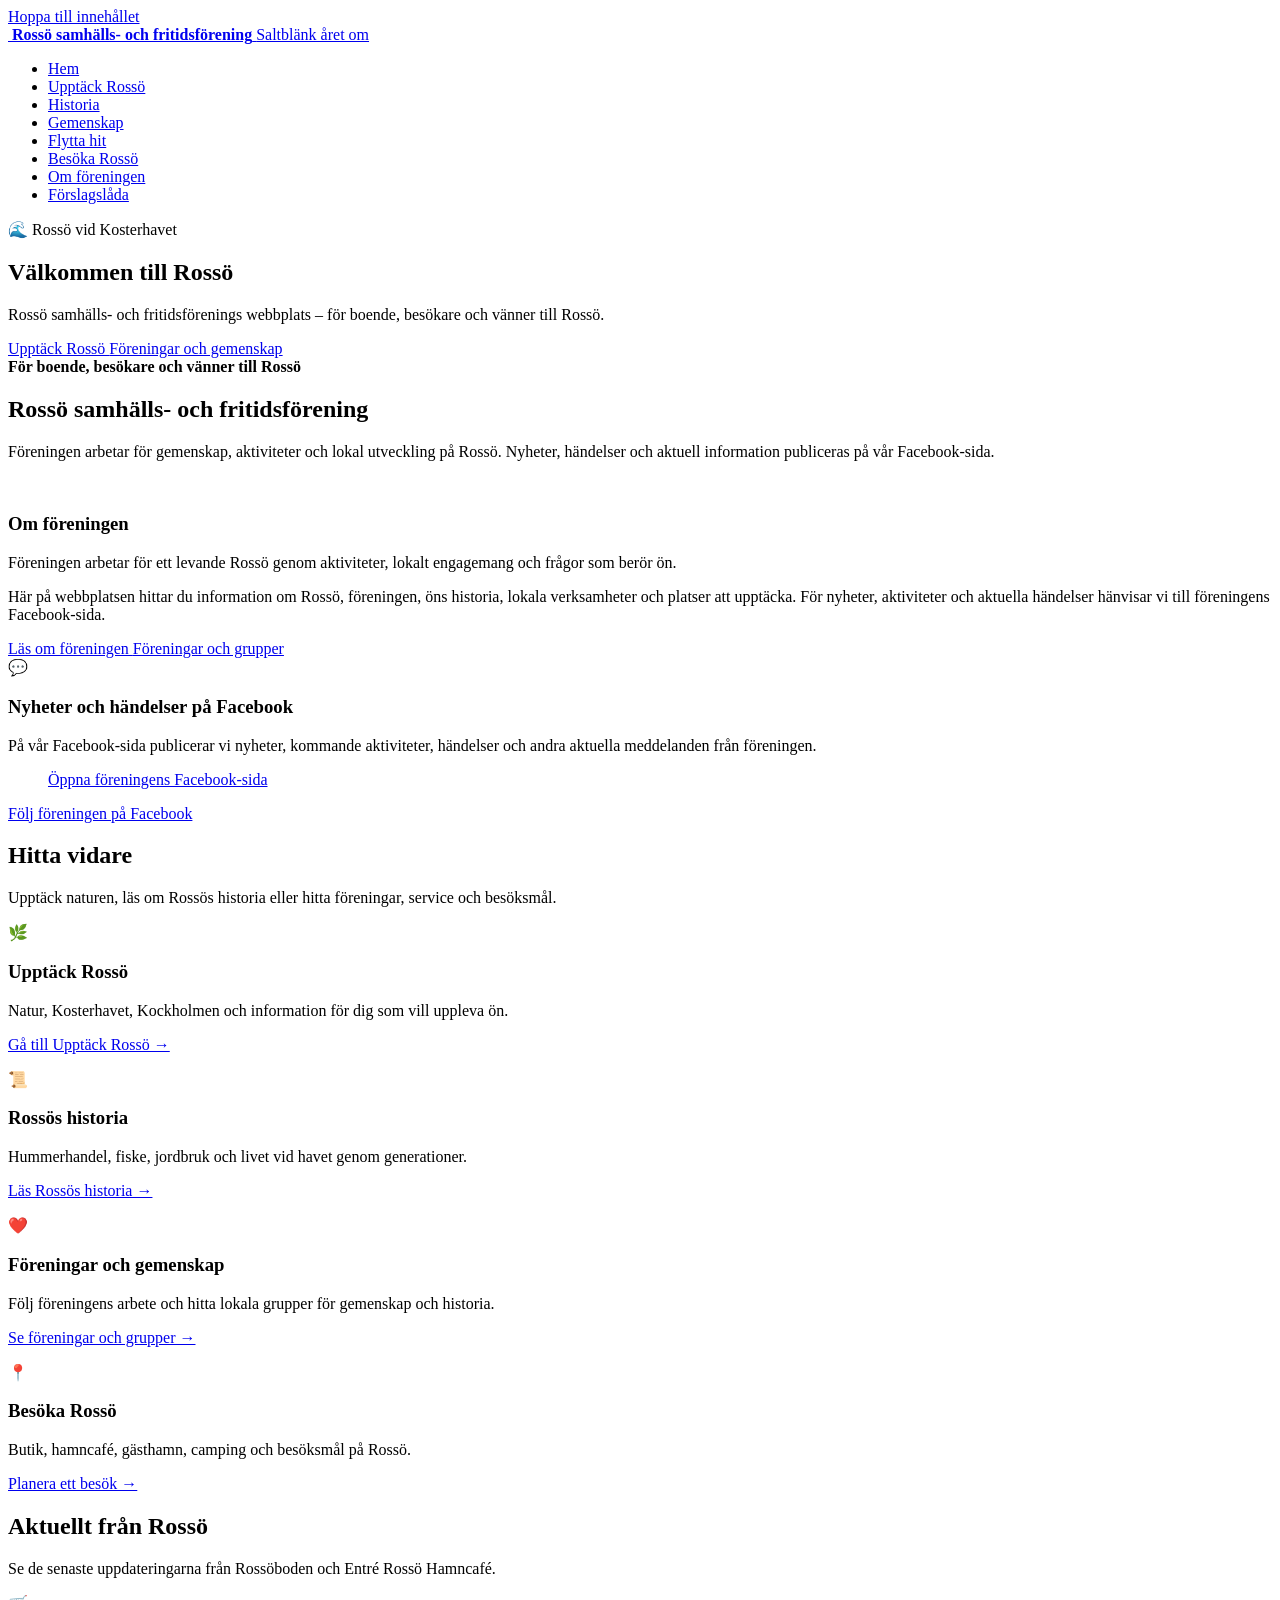
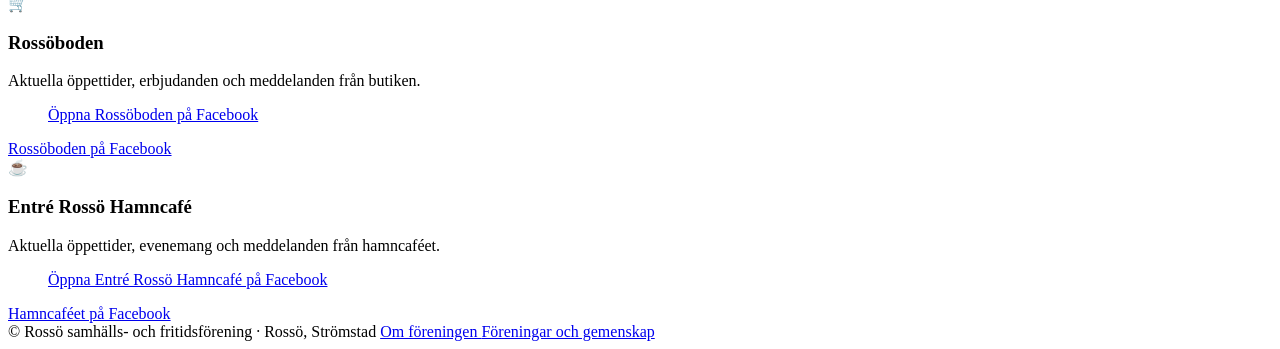
==== index.html @ 78ed14b2 "Add files via upload" ====
<!doctype html>
<html lang="sv">
<head>
  <meta charset="utf-8">
  <meta name="viewport" content="width=device-width, initial-scale=1">

  <title>Rossö samhälls- och fritidsförening</title>

  <meta name="description"
        content="Information för boende, besökare och vänner till Rossö.">

  <meta name="theme-color" content="#d53b1d">

  <link rel="canonical"
        href="https://stefannaven.github.io/RossoNu/">

  <meta property="og:title"
        content="Rossö samhälls- och fritidsförening">

  <meta property="og:description"
        content="Information för boende, besökare och vänner till Rossö.">

  <meta property="og:type" content="website">

  <meta property="og:url"
        content="https://stefannaven.github.io/RossoNu/">

  <meta property="og:image"
        content="https://stefannaven.github.io/RossoNu/images/shared/red-crab.jpg">

  <meta property="og:image:alt"
        content="Röd krabba som symbol för Rossö samhälls- och fritidsförening">

  <link rel="stylesheet" href="css/style.css">

  <link rel="icon"
        type="image/png"
        sizes="32x32"
        href="images/shared/icons/red-crab-32.png">

  <link rel="icon"
        type="image/png"
        sizes="64x64"
        href="images/shared/icons/red-crab-64.png">

  <link rel="apple-touch-icon"
        href="images/shared/icons/red-crab-apple-touch-icon.png">
</head>

<body>

<a class="skip-link" href="#main-content">
  Hoppa till innehållet
</a>

<header class="site-header">

  <div class="header-inner">

    <a class="brand"
       href="index.html"
       aria-label="Till startsidan">

      <img class="brand-mark"
           src="images/shared/red-crab.jpg"
           alt="">

      <span>
        <strong>Rossö samhälls- och fritidsförening</strong>
        <span>Saltblänk året om</span>
      </span>

    </a>

    <nav aria-label="Huvudmeny">

      <ul>
        <li>
          <a href="index.html"
             aria-current="page">
            Hem
          </a>
        </li>

        <li>
          <a href="discover.html">
            Upptäck Rossö
          </a>
        </li>

        <li>
          <a href="history.html">
            Historia
          </a>
        </li>

        <li>
          <a href="community.html">
            Gemenskap
          </a>
        </li>

        <li>
          <a href="move.html">
            Flytta hit
          </a>
        </li>

        <li>
          <a href="visit.html">
            Besöka Rossö
          </a>
        </li>

        <li>
          <a href="about.html">
            Om föreningen
          </a>
        </li>

        <li>
          <a href="suggestions.html">
            Förslagslåda
          </a>
        </li>
      </ul>

    </nav>

  </div>

</header>

<section class="hero" id="top">

  <div class="hero-text">

    <div class="eyebrow">
      🌊 Rossö vid Kosterhavet
    </div>

    <h1>
      Välkommen till <span>Rossö</span>
    </h1>

    <p>
      Rossö samhälls- och fritidsförenings webbplats – för boende,
      besökare och vänner till Rossö.
    </p>

    <div class="hero-actions">

      <a class="button primary"
         href="discover.html">
        Upptäck Rossö
      </a>

      <a class="button secondary"
         href="community.html">
        Föreningar och gemenskap
      </a>

    </div>

  </div>

  <div class="hero-image"
       role="img"
       aria-label="Bildspel med bilder från Rossö">

    <div id="hero-media-container"></div>

    <div class="hero-note">

      <strong>
        För boende, besökare och vänner till Rossö
      </strong>

    </div>

  </div>

</section>

<main id="main-content">

  <section id="association">

    <div class="section-head">

      <div>

        <h2>
          Rossö samhälls- och fritidsförening
        </h2>

        <p>
          Föreningen arbetar för gemenskap, aktiviteter och lokal utveckling
          på Rossö. Nyheter, händelser och aktuell information publiceras
          på vår Facebook-sida.
        </p>

      </div>

    </div>

    <div class="content-grid">

      <article class="card highlight">

        <div class="card-icon">

          <img src="images/shared/red-crab.jpg"
               alt="">

        </div>

        <h3>Om föreningen</h3>

        <p>
          Föreningen arbetar för ett levande Rossö genom aktiviteter,
          lokalt engagemang och frågor som berör ön.
        </p>

        <p>
          Här på webbplatsen hittar du information om Rossö, föreningen,
          öns historia, lokala verksamheter och platser att upptäcka.
          För nyheter, aktiviteter och aktuella händelser hänvisar vi till
          föreningens Facebook-sida.
        </p>

        <div class="card-actions">

          <a class="button primary"
             href="about.html">
            Läs om föreningen
          </a>

          <a class="button secondary"
             href="community.html">
            Föreningar och grupper
          </a>

        </div>

      </article>

      <article class="card">

        <div class="card-icon">
          💬
        </div>

        <h3>Nyheter och händelser på Facebook</h3>

        <p>
          På vår Facebook-sida publicerar vi nyheter, kommande aktiviteter,
          händelser och andra aktuella meddelanden från föreningen.
        </p>

        <div class="fb-page"
             data-href="https://www.facebook.com/profile.php?id=100064710427895"
             data-tabs="timeline"
             data-width="500"
             data-height="600"
             data-small-header="false"
             data-adapt-container-width="true"
             data-hide-cover="false"
             data-show-facepile="false">

          <blockquote
            cite="https://www.facebook.com/profile.php?id=100064710427895"
            class="fb-xfbml-parse-ignore">

            <a href="https://www.facebook.com/profile.php?id=100064710427895"
               target="_blank"
               rel="noopener">

              Öppna föreningens Facebook-sida

            </a>

          </blockquote>

        </div>

        <div class="card-actions">

          <a class="button facebook external-link"
             href="https://www.facebook.com/profile.php?id=100064710427895"
             target="_blank"
             rel="noopener">

            Följ föreningen på Facebook

          </a>

        </div>

      </article>

    </div>

  </section>

  <section>

    <div class="section-head">

      <div>

        <h2>Hitta vidare</h2>

        <p>
          Upptäck naturen, läs om Rossös historia eller hitta
          föreningar, service och besöksmål.
        </p>

      </div>

    </div>

    <div class="cards two">

      <article class="card">

        <div class="card-icon">
          🌿
        </div>

        <h3>Upptäck Rossö</h3>

        <p>
          Natur, Kosterhavet, Kockholmen och information för dig
          som vill uppleva ön.
        </p>

        <p>
          <a class="text-link"
             href="discover.html">

            Gå till Upptäck Rossö →

          </a>
        </p>

      </article>

      <article class="card">

        <div class="card-icon">
          📜
        </div>

        <h3>Rossös historia</h3>

        <p>
          Hummerhandel, fiske, jordbruk och livet vid havet genom
          generationer.
        </p>

        <p>
          <a class="text-link"
             href="history.html">

            Läs Rossös historia →

          </a>
        </p>

      </article>

      <article class="card">

        <div class="card-icon">
          ❤️
        </div>

        <h3>Föreningar och gemenskap</h3>

        <p>
          Följ föreningens arbete och hitta lokala grupper för
          gemenskap och historia.
        </p>

        <p>
          <a class="text-link"
             href="community.html">

            Se föreningar och grupper →

          </a>
        </p>

      </article>

      <article class="card">

        <div class="card-icon">
          📍
        </div>

        <h3>Besöka Rossö</h3>

        <p>
          Butik, hamncafé, gästhamn, camping och besöksmål på Rossö.
        </p>

        <p>
          <a class="text-link"
             href="visit.html">

            Planera ett besök →

          </a>
        </p>

      </article>

    </div>

  </section>

  <section>

    <div class="section-head">

      <div>

        <h2>Aktuellt från Rossö</h2>

        <p>
          Se de senaste uppdateringarna från Rossöboden och
          Entré Rossö Hamncafé.
        </p>

      </div>

    </div>

    <div class="cards two">

      <article class="card">

        <div class="card-icon">
          🛒
        </div>

        <h3>Rossöboden</h3>

        <p>
          Aktuella öppettider, erbjudanden och meddelanden från butiken.
        </p>

        <div class="fb-page"
             data-href="https://www.facebook.com/bodenrosso"
             data-tabs="timeline"
             data-width="340"
             data-height="500"
             data-small-header="false"
             data-adapt-container-width="true"
             data-hide-cover="false"
             data-show-facepile="false">

          <blockquote
            cite="https://www.facebook.com/bodenrosso"
            class="fb-xfbml-parse-ignore">

            <a href="https://www.facebook.com/bodenrosso"
               target="_blank"
               rel="noopener">

              Öppna Rossöboden på Facebook

            </a>

          </blockquote>

        </div>

        <div class="card-actions">

          <a class="button facebook external-link"
             href="https://www.facebook.com/bodenrosso"
             target="_blank"
             rel="noopener">

            Rossöboden på Facebook

          </a>

        </div>

      </article>

      <article class="card">

        <div class="card-icon">
          ☕
        </div>

        <h3>Entré Rossö Hamncafé</h3>

        <p>
          Aktuella öppettider, evenemang och meddelanden från hamncaféet.
        </p>

        <div class="fb-page"
             data-href="https://www.facebook.com/Kosterhavetentrerosso"
             data-tabs="timeline"
             data-width="340"
             data-height="500"
             data-small-header="false"
             data-adapt-container-width="true"
             data-hide-cover="false"
             data-show-facepile="false">

          <blockquote
            cite="https://www.facebook.com/Kosterhavetentrerosso"
            class="fb-xfbml-parse-ignore">

            <a href="https://www.facebook.com/Kosterhavetentrerosso"
               target="_blank"
               rel="noopener">

              Öppna Entré Rossö Hamncafé på Facebook

            </a>

          </blockquote>

        </div>

        <div class="card-actions">

          <a class="button facebook external-link"
             href="https://www.facebook.com/Kosterhavetentrerosso"
             target="_blank"
             rel="noopener">

            Hamncaféet på Facebook

          </a>

        </div>

      </article>

    </div>

  </section>

</main>

<footer>

  <div class="footer-inner">

    <span>
      © <span data-current-year></span>
      Rossö samhälls- och fritidsförening · Rossö, Strömstad
    </span>

    <span class="footer-links">

      <a href="about.html">
        Om föreningen
      </a>

      <a href="community.html">
        Föreningar och gemenskap
      </a>

    </span>

  </div>

</footer>

<div id="fb-root"></div>

<script async
        defer
        crossorigin="anonymous"
        src="https://connect.facebook.net/sv_SE/sdk.js#xfbml=1&version=v23.0">
</script>

<script src="js/site.js"></script>

</body>
</html>
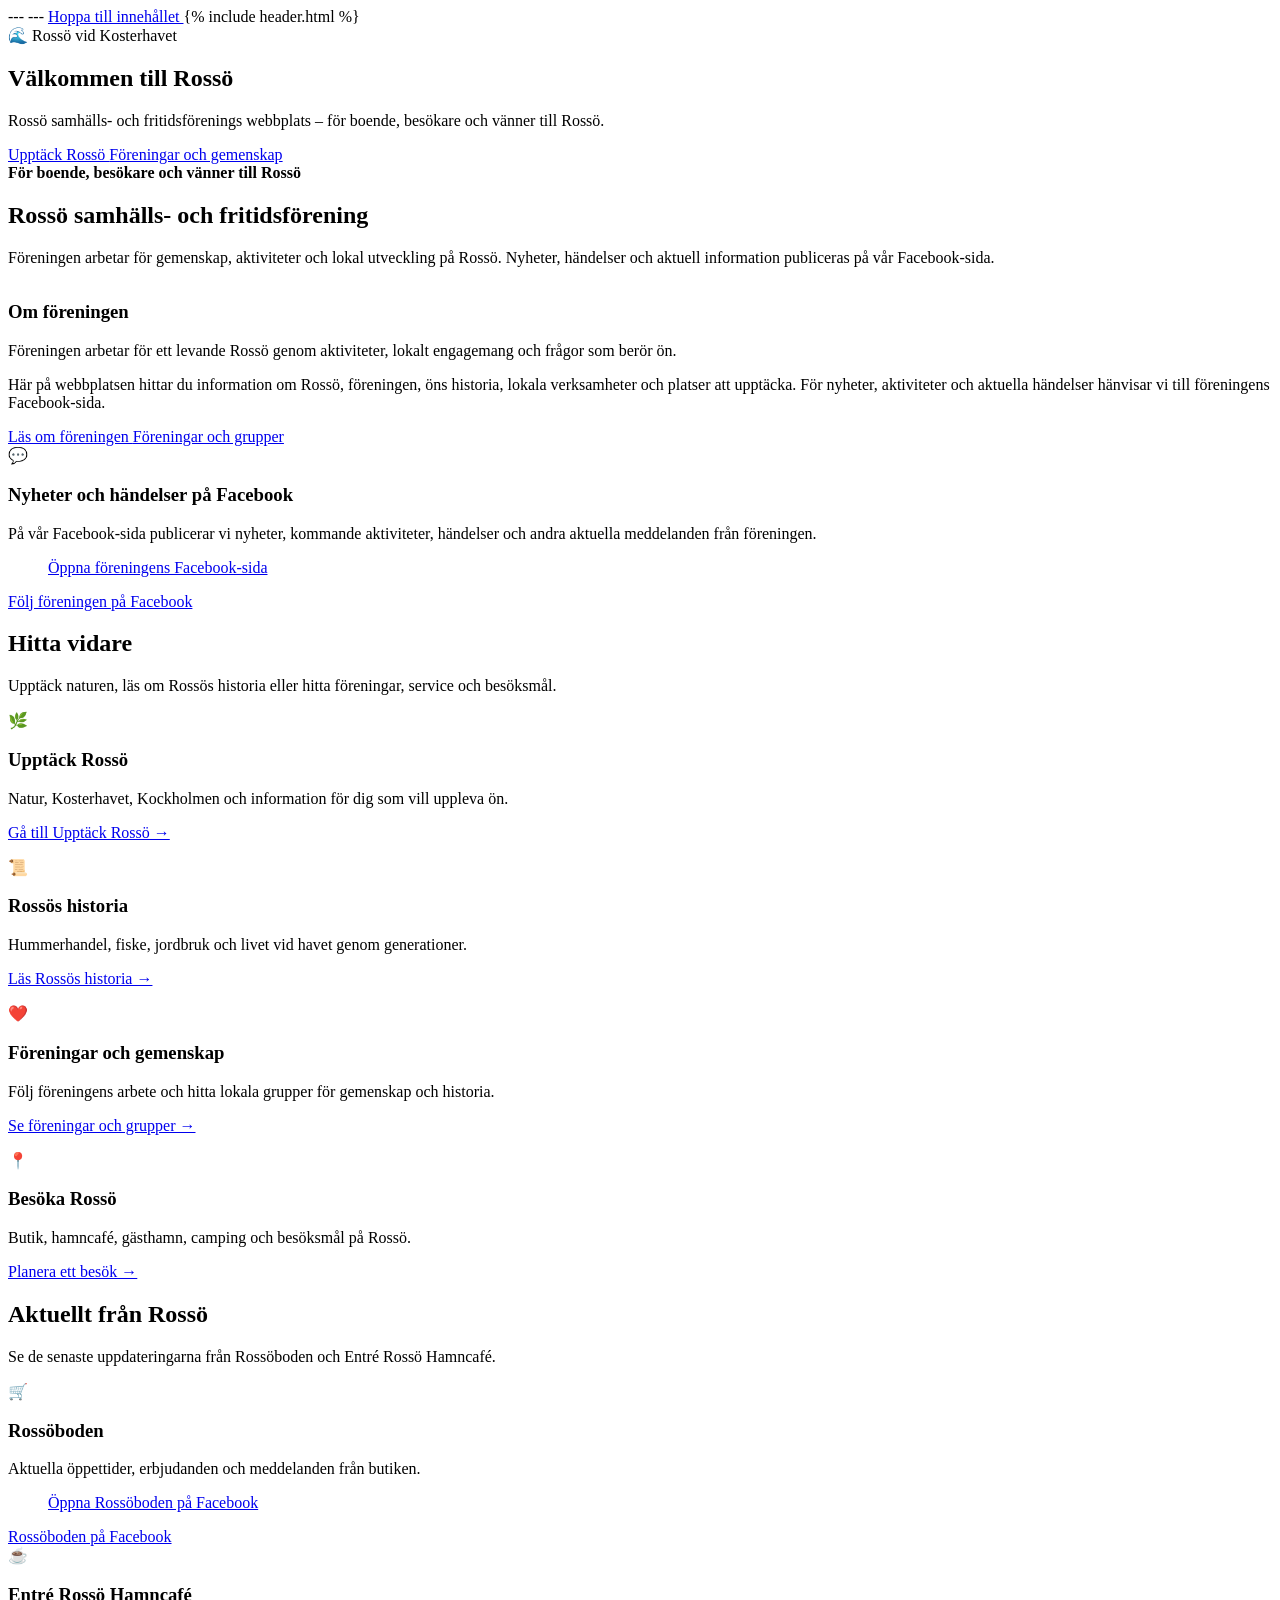
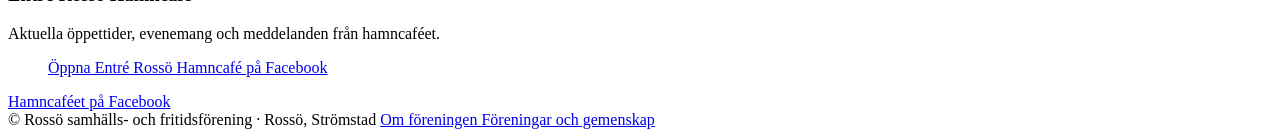
==== commit 0947d3fc: "Add files via upload" ====
--- a/index.html
+++ b/index.html
@@ -1,3 +1,5 @@
+---
+---
 <!doctype html>
 <html lang="sv">
 <head>
@@ -53,83 +55,7 @@
   Hoppa till innehållet
 </a>
 
-<header class="site-header">
-
-  <div class="header-inner">
-
-    <a class="brand"
-       href="index.html"
-       aria-label="Till startsidan">
-
-      <img class="brand-mark"
-           src="images/shared/red-crab.jpg"
-           alt="">
-
-      <span>
-        <strong>Rossö samhälls- och fritidsförening</strong>
-        <span>Saltblänk året om</span>
-      </span>
-
-    </a>
-
-    <nav aria-label="Huvudmeny">
-
-      <ul>
-        <li>
-          <a href="index.html"
-             aria-current="page">
-            Hem
-          </a>
-        </li>
-
-        <li>
-          <a href="discover.html">
-            Upptäck Rossö
-          </a>
-        </li>
-
-        <li>
-          <a href="history.html">
-            Historia
-          </a>
-        </li>
-
-        <li>
-          <a href="community.html">
-            Gemenskap
-          </a>
-        </li>
-
-        <li>
-          <a href="move.html">
-            Flytta hit
-          </a>
-        </li>
-
-        <li>
-          <a href="visit.html">
-            Besöka Rossö
-          </a>
-        </li>
-
-        <li>
-          <a href="about.html">
-            Om föreningen
-          </a>
-        </li>
-
-        <li>
-          <a href="suggestions.html">
-            Förslagslåda
-          </a>
-        </li>
-      </ul>
-
-    </nav>
-
-  </div>
-
-</header>
+{% include header.html %}
 
 <section class="hero" id="top">
 
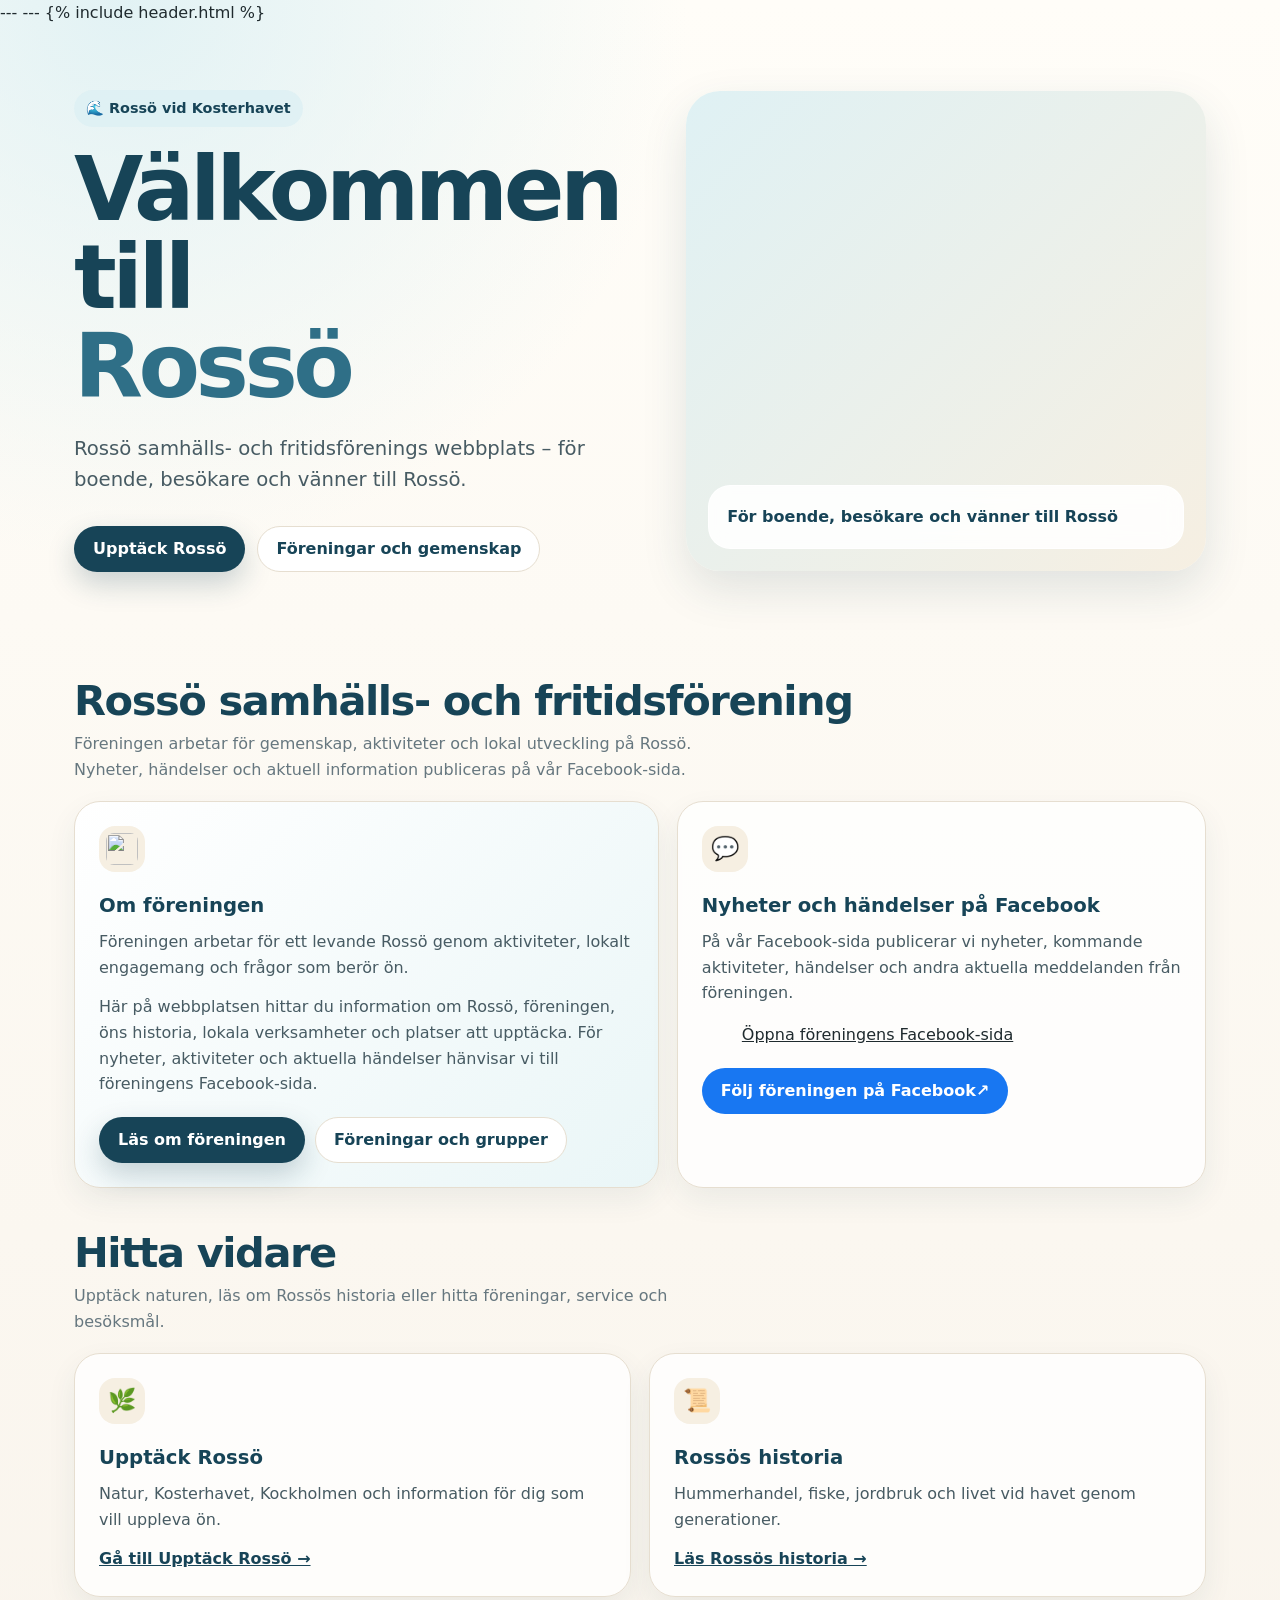
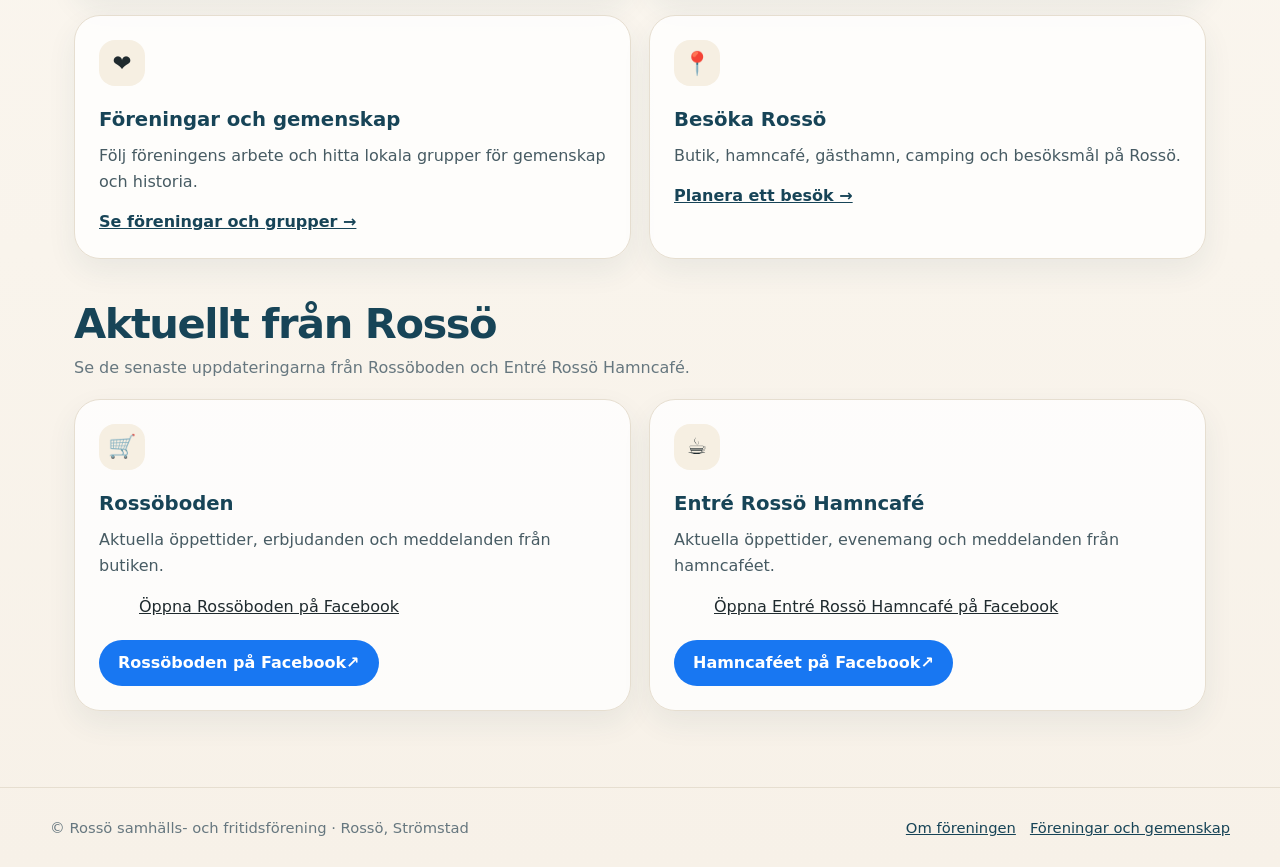
==== commit 03341890: "Add files via upload" ====
--- a/index.html
+++ b/index.html
@@ -14,7 +14,7 @@
   <meta name="theme-color" content="#d53b1d">
 
   <link rel="canonical"
-        href="https://stefannaven.github.io/RossoNu/">
+        href="https://www.rosso.nu/">
 
   <meta property="og:title"
         content="Rossö samhälls- och fritidsförening">
@@ -25,10 +25,10 @@
   <meta property="og:type" content="website">
 
   <meta property="og:url"
-        content="https://stefannaven.github.io/RossoNu/">
+        content="https://www.rosso.nu/">
 
   <meta property="og:image"
-        content="https://stefannaven.github.io/RossoNu/images/shared/red-crab.jpg">
+        content="https://www.rosso.nu/images/shared/red-crab.jpg">
 
   <meta property="og:image:alt"
         content="Röd krabba som symbol för Rossö samhälls- och fritidsförening">
--- a/css/style.css
+++ b/css/style.css
@@ -0,0 +1,404 @@
+:root {
+  --sea: #2f6f87;
+  --sea-dark: #174457;
+  --sky: #dff1f4;
+  --sand: #f6efe2;
+  --white: #ffffff;
+  --text: #1f2a2e;
+  --muted: #66777f;
+  --line: #e6ded0;
+  --facebook: #1877f2;
+  --shadow: 0 18px 45px rgba(31, 72, 86, .13);
+  --content-width: 1180px;
+}
+
+* { box-sizing: border-box; }
+html { scroll-behavior: smooth; }
+body {
+  margin: 0;
+  font-family: system-ui, -apple-system, BlinkMacSystemFont, "Segoe UI", sans-serif;
+  color: var(--text);
+  background:
+    radial-gradient(circle at 10% 0%, rgba(223, 241, 244, .9), transparent 35rem),
+    linear-gradient(180deg, #fffdf8 0%, #f7f1e8 100%);
+  line-height: 1.6;
+}
+
+img { max-width: 100%; }
+a { color: inherit; }
+
+.skip-link {
+  position: fixed;
+  left: 16px;
+  top: -80px;
+  z-index: 100;
+  padding: 10px 16px;
+  border-radius: 10px;
+  background: var(--sea-dark);
+  color: #fff;
+}
+.skip-link:focus { top: 12px; }
+
+.site-header {
+  position: sticky;
+  top: 0;
+  z-index: 20;
+  background: rgba(255, 253, 248, .9);
+  border-bottom: 1px solid rgba(230, 222, 208, .9);
+  backdrop-filter: blur(12px);
+}
+.header-inner {
+  max-width: var(--content-width);
+  margin: 0 auto;
+  padding: 16px 24px;
+  display: flex;
+  align-items: center;
+  justify-content: space-between;
+  gap: 16px;
+}
+.brand {
+  min-width: 230px;
+  display: flex;
+  align-items: center;
+  gap: 12px;
+  text-decoration: none;
+}
+.brand-mark {
+  width: 42px;
+  height: 42px;
+  border-radius: 12px;
+  object-fit: cover;
+  display: block;
+  box-shadow: 0 8px 22px rgba(47, 111, 135, .22);
+}
+.brand strong {
+  display: block;
+  color: var(--sea-dark);
+  font-size: 1.02rem;
+  line-height: 1.2;
+}
+.brand span span {
+  display: block;
+  margin-top: 1px;
+  color: var(--muted);
+  font-size: .86rem;
+}
+nav ul {
+  list-style: none;
+  padding: 0;
+  margin: 0;
+  display: flex;
+  flex-wrap: nowrap;
+  justify-content: flex-end;
+  gap: 2px;
+}
+nav a {
+  display: block;
+  padding: 8px 7px;
+  border-radius: 999px;
+  color: var(--sea-dark);
+  font-size: .89rem;
+  white-space: nowrap;
+  text-decoration: none;
+}
+nav a:hover,
+nav a:focus-visible,
+nav a[aria-current="page"] {
+  background: var(--sky);
+  outline: none;
+}
+nav a[aria-current="page"] { font-weight: 750; }
+
+.hero,
+.page-hero {
+  max-width: var(--content-width);
+  margin: 0 auto;
+  padding: 64px 24px 36px;
+}
+.hero {
+  display: grid;
+  grid-template-columns: 1.05fr .95fr;
+  gap: 38px;
+  align-items: center;
+}
+.page-hero { max-width: 920px; text-align: center; }
+.eyebrow {
+  display: inline-flex;
+  align-items: center;
+  gap: 8px;
+  margin-bottom: 18px;
+  padding: 7px 12px;
+  border-radius: 999px;
+  background: rgba(223, 241, 244, .88);
+  color: var(--sea-dark);
+  font-size: .9rem;
+  font-weight: 700;
+}
+.hero h1,
+.page-hero h1 {
+  margin: 0;
+  color: var(--sea-dark);
+  font-size: clamp(2.6rem, 7vw, 5.6rem);
+  line-height: .99;
+  letter-spacing: -.05em;
+}
+.hero h1 span { display: block; color: var(--sea); }
+.hero p,
+.page-hero p {
+  max-width: 680px;
+  margin: 22px auto 0;
+  color: #475b63;
+  font-size: clamp(1.05rem, 2vw, 1.23rem);
+}
+.hero-text p { margin-left: 0; }
+.hero-actions {
+  display: flex;
+  flex-wrap: wrap;
+  gap: 12px;
+  margin-top: 30px;
+}
+.page-hero .hero-actions { justify-content: center; }
+.button {
+  display: inline-flex;
+  align-items: center;
+  justify-content: center;
+  min-height: 46px;
+  padding: 0 18px;
+  border: 1px solid transparent;
+  border-radius: 999px;
+  font-weight: 750;
+  text-decoration: none;
+}
+.button.primary {
+  background: var(--sea-dark);
+  color: #fff;
+  box-shadow: 0 12px 28px rgba(23, 68, 87, .22);
+}
+.button.secondary {
+  border-color: var(--line);
+  background: #fff;
+  color: var(--sea-dark);
+}
+.button.facebook { background: var(--facebook); color: #fff; }
+.button:hover { transform: translateY(-1px); }
+
+.hero-image {
+  position: relative;
+  min-height: 480px;
+  overflow: hidden;
+  border-radius: 34px;
+  background: linear-gradient(135deg, var(--sky), var(--sand));
+  box-shadow: var(--shadow);
+}
+#hero-media-container { position: absolute; inset: 0; }
+.hero-background {
+  width: 100%;
+  height: 100%;
+  background-position: center;
+  background-size: cover;
+  animation: hero-fade .45s ease-out;
+}
+.hero-video { width: 100%; height: 100%; object-fit: cover; }
+@keyframes hero-fade { from { opacity: .35; } to { opacity: 1; } }
+.hero-note {
+  position: absolute;
+  left: 22px;
+  right: 22px;
+  bottom: 22px;
+  z-index: 2;
+  padding: 18px;
+  border: 1px solid rgba(255,255,255,.8);
+  border-radius: 22px;
+  background: rgba(255,255,255,.88);
+  color: var(--sea-dark);
+  backdrop-filter: blur(10px);
+}
+.hero-note strong { display: block; }
+
+main {
+  max-width: var(--content-width);
+  margin: 0 auto;
+  padding: 28px 24px 76px;
+}
+section[id] { scroll-margin-top: 100px; }
+.section-head {
+  display: flex;
+  justify-content: space-between;
+  align-items: end;
+  gap: 22px;
+  margin: 42px 0 18px;
+}
+.section-head h2 {
+  margin: 0;
+  color: var(--sea-dark);
+  font-size: clamp(1.8rem, 4vw, 2.6rem);
+  line-height: 1.1;
+  letter-spacing: -.035em;
+}
+.section-head p {
+  max-width: 680px;
+  margin: 8px 0 0;
+  color: var(--muted);
+}
+.lead { font-size: 1.08rem; }
+.content-grid {
+  display: grid;
+  grid-template-columns: 1.05fr .95fr;
+  gap: 18px;
+}
+.cards {
+  display: grid;
+  grid-template-columns: repeat(3, minmax(0, 1fr));
+  gap: 18px;
+}
+.cards.two { grid-template-columns: repeat(2, minmax(0, 1fr)); }
+.card {
+  background: rgba(255,255,255,.8);
+  border: 1px solid var(--line);
+  border-radius: 26px;
+  padding: 24px;
+  box-shadow: 0 12px 30px rgba(31,72,86,.07);
+}
+.card.highlight { background: linear-gradient(135deg, #fff 0%, #eaf6f7 100%); }
+.card.dark { background: var(--sea-dark); border-color: var(--sea-dark); color: #fff; }
+.card.dark h2,
+.card.dark h3 { color: #fff; }
+.card.dark p { color: rgba(255,255,255,.82); }
+.card-icon {
+  width: 46px;
+  height: 46px;
+  margin-bottom: 18px;
+  display: grid;
+  place-items: center;
+  border-radius: 16px;
+  background: var(--sand);
+  font-size: 1.42rem;
+}
+.card-icon img { width: 32px; height: 32px; border-radius: 8px; object-fit: cover; }
+.card h2,
+.card h3 { margin: 0 0 8px; color: var(--sea-dark); }
+.card h3 { font-size: 1.23rem; }
+.card p { margin: 0; color: #475b63; }
+.card p + p { margin-top: 14px; }
+.card-actions { display: flex; flex-wrap: wrap; gap: 10px; margin-top: 20px; }
+.text-link { color: var(--sea-dark); font-weight: 750; }
+.external-link::after { content: " ↗"; }
+
+.facebook-card {
+  min-width: 0;
+}
+
+.fb-fallback {
+  margin-top: 14px;
+  padding: 16px;
+  border: 1px solid #d8e3f4;
+  border-radius: 18px;
+  background: #f4f7fb;
+}
+
+.notice {
+  margin-top: 26px;
+  padding: 20px 22px;
+  border-left: 5px solid var(--sea);
+  border-radius: 0 18px 18px 0;
+  background: rgba(223,241,244,.72);
+}
+.notice p { margin: 0; }
+
+.link-list { margin: 14px 0 0; padding-left: 20px; }
+.link-list li + li { margin-top: 8px; }
+.logo-box {
+  min-height: 88px;
+  margin-bottom: 18px;
+  display: flex;
+  align-items: center;
+  justify-content: center;
+  padding: 14px;
+  border-radius: 18px;
+  background: #fff;
+  border: 1px solid var(--line);
+}
+.logo-box img { max-height: 70px; width: auto; }
+
+.history-hero-card {
+  position: relative;
+  z-index: 1;
+  margin: 18px;
+  padding: 18px;
+  border-radius: 26px;
+  background: rgba(255,255,255,.94);
+}
+.history-hero-card img { display: block; width: 100%; border-radius: 18px; }
+.history-hero-card h2 { margin: 18px 0 8px; color: var(--sea-dark); }
+.history-hero-card p { margin: 0; color: #475b63; }
+.history-article {
+  display: grid;
+  grid-template-columns: minmax(0,1fr) minmax(280px,420px);
+  align-items: center;
+  gap: 28px;
+  margin-top: 22px;
+}
+.history-article:nth-child(odd) { grid-template-columns: minmax(280px,420px) minmax(0,1fr); }
+.history-article:nth-child(odd) .history-text { order: 2; }
+.history-image img { display: block; width: 100%; height: auto; border-radius: 18px; }
+.history-text p + p { margin-top: 14px; }
+
+.cta-band {
+  margin-top: 54px;
+  padding: 30px;
+  display: grid;
+  grid-template-columns: 1fr auto;
+  align-items: center;
+  gap: 22px;
+  border-radius: 30px;
+  background: var(--sea-dark);
+  color: #fff;
+}
+.cta-band h2 { margin: 0 0 6px; }
+.cta-band p { margin: 0; color: rgba(255,255,255,.8); }
+
+footer {
+  border-top: 1px solid var(--line);
+  padding: 28px 24px;
+  color: var(--muted);
+  font-size: .92rem;
+}
+.footer-inner {
+  max-width: var(--content-width);
+  margin: 0 auto;
+  display: flex;
+  justify-content: space-between;
+  gap: 20px;
+  flex-wrap: wrap;
+}
+.footer-links { display: flex; flex-wrap: wrap; gap: 14px; }
+.footer-links a { color: var(--sea-dark); }
+
+@media (prefers-reduced-motion: reduce) {
+  html { scroll-behavior: auto; }
+  *, *::before, *::after { animation-duration: .01ms !important; animation-iteration-count: 1 !important; }
+}
+
+@media (max-width: 1040px) {
+  .header-inner { align-items: flex-start; flex-direction: column; }
+  nav ul { justify-content: flex-start; }
+  .hero { grid-template-columns: 1fr; padding-top: 42px; }
+  .hero-image { min-height: 380px; }
+  .cards { grid-template-columns: repeat(2, minmax(0,1fr)); }
+}
+@media (max-width: 720px) {
+  .header-inner { padding: 12px 18px; gap: 12px; }
+  .brand { min-width: 0; }
+  .brand strong { font-size: .94rem; }
+  nav { width: 100%; overflow-x: auto; padding-bottom: 2px; }
+  nav ul { width: max-content; flex-wrap: nowrap; }
+  .hero, .page-hero { padding: 38px 18px 24px; }
+  main { padding: 20px 18px 60px; }
+  .content-grid, .cards, .cards.two, .cta-band { grid-template-columns: 1fr; }
+  .history-article,
+  .history-article:nth-child(odd) { grid-template-columns: 1fr; }
+  .history-article:nth-child(odd) .history-text { order: initial; }
+  .section-head { display: block; }
+  .hero-image { min-height: 320px; }
+  .cta-band .button { justify-self: start; }
+}
